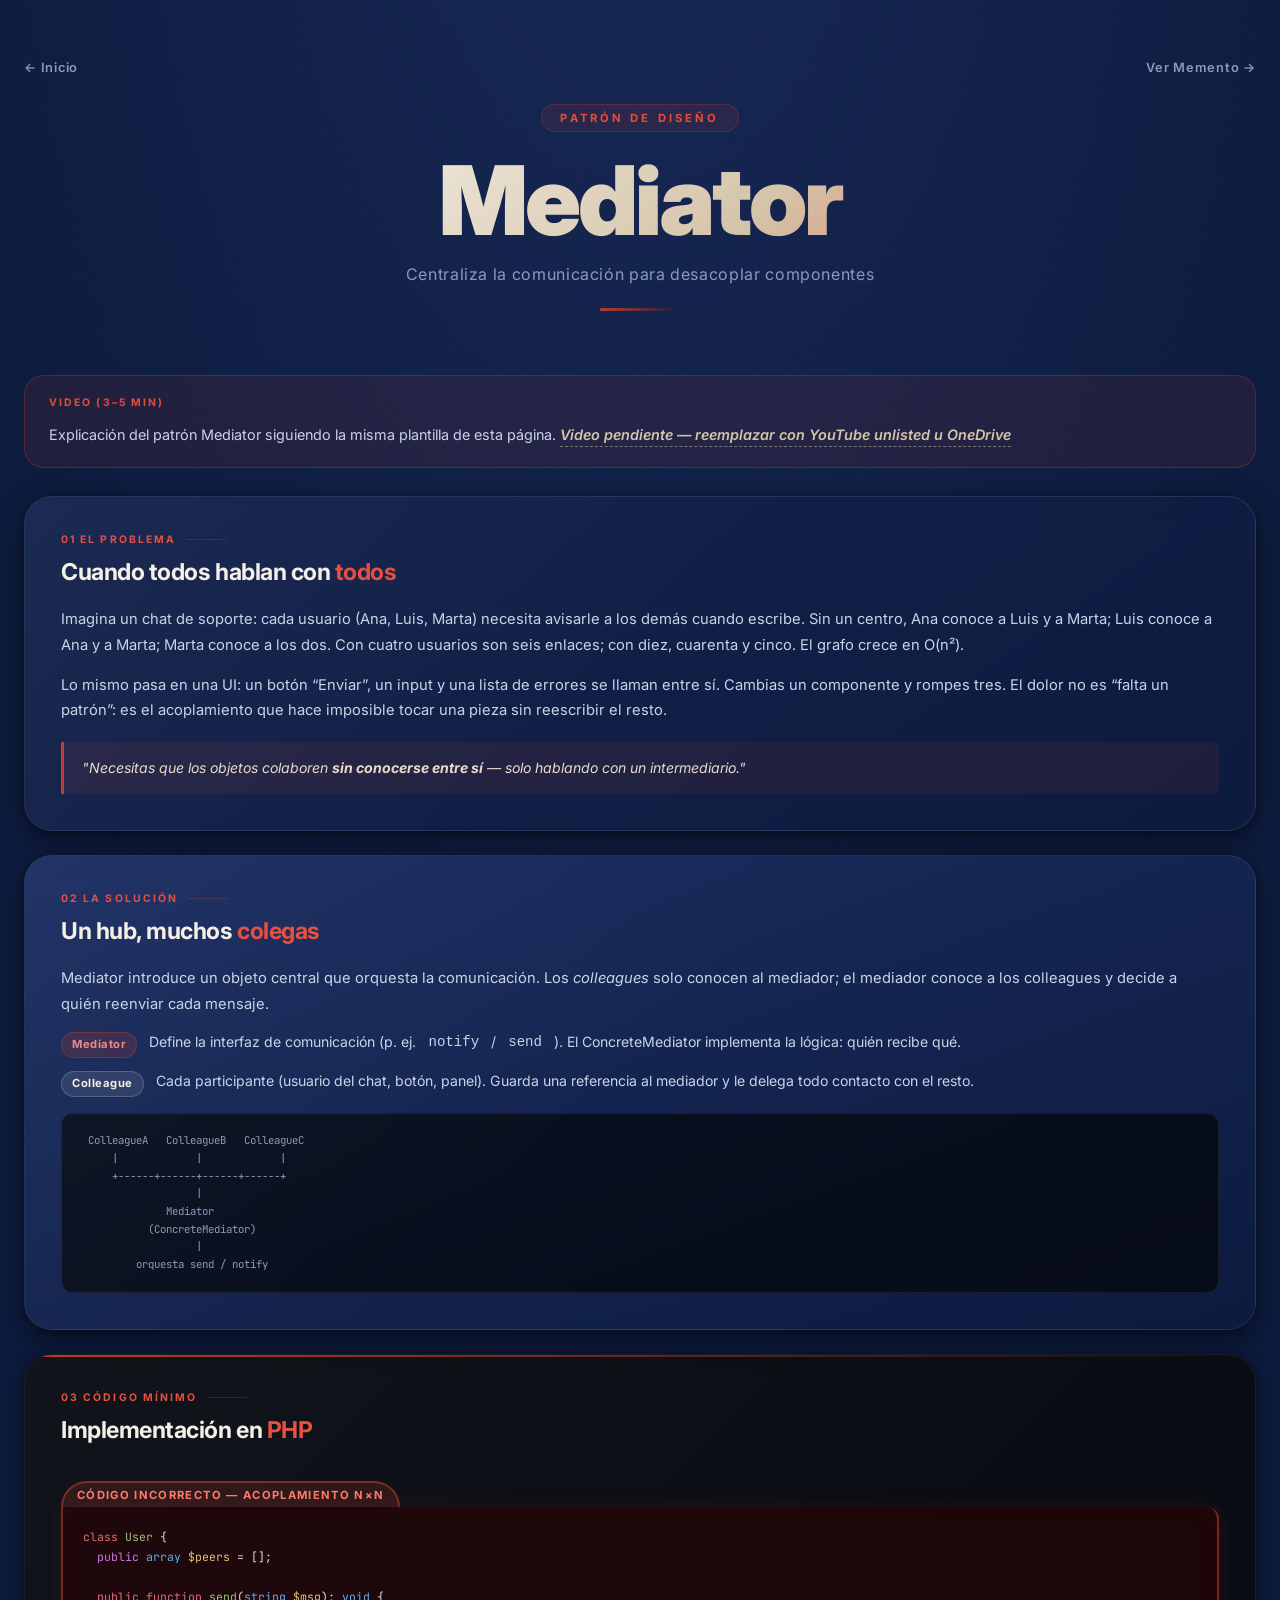
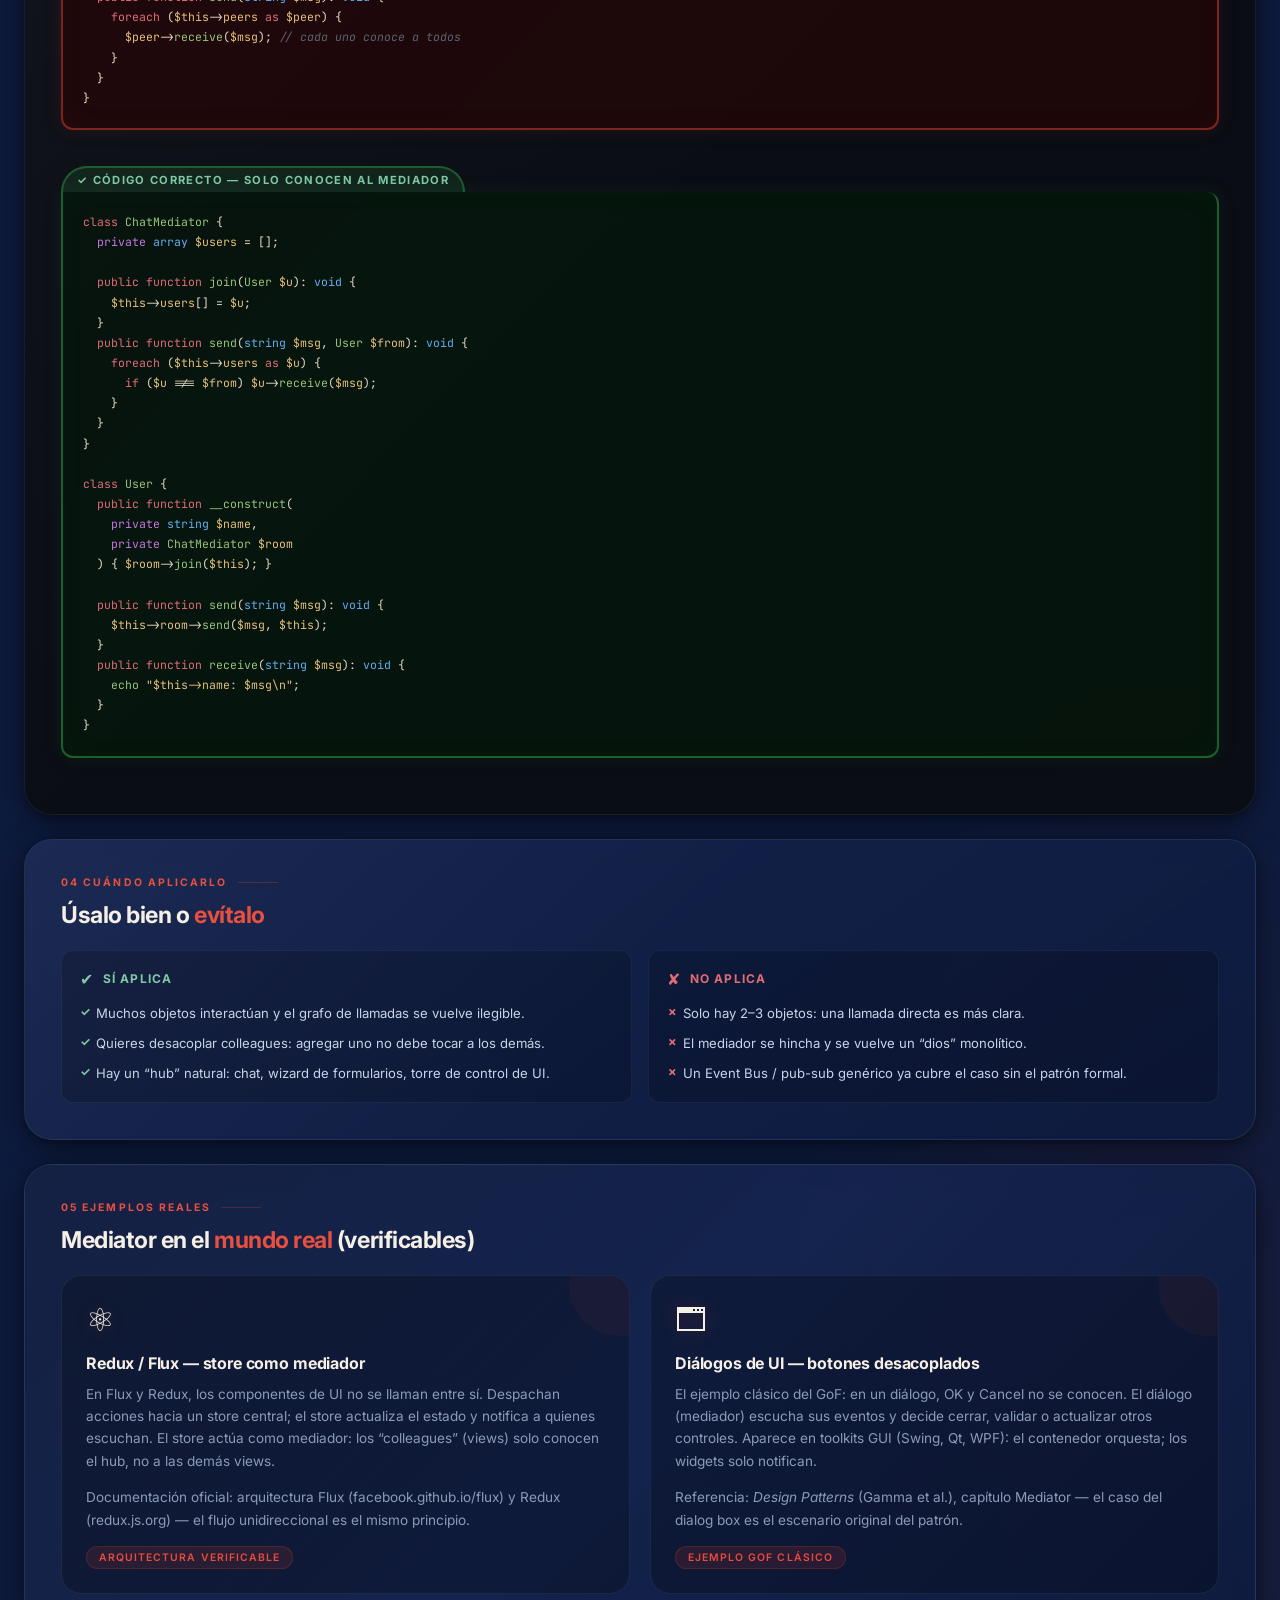
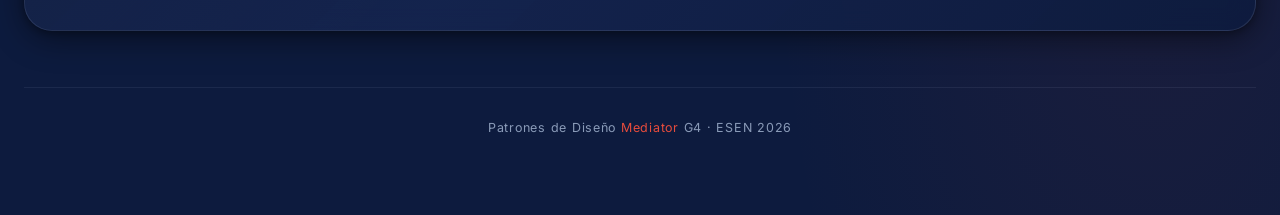
==== pages/mediator.html @ a29161a6 "Completar sitio G4: Mediator, index y enlaces de video. Agrega la página de Mediator con la plantill" ====
<!DOCTYPE html>
<html lang="es">
<head>
  <meta charset="UTF-8" />
  <meta name="viewport" content="width=device-width, initial-scale=1.0" />
  <title>Patrón de Diseño Mediator</title>
  <meta name="description" content="Guía del patrón Mediator: problema, solución, código PHP, cuándo aplicarlo y ejemplos reales como Redux y diálogos de UI." />
  <link rel="stylesheet" href="../css/styles.css" />
</head>
<body>

<div class="page-wrapper">

  <nav class="page-nav">
    <a href="../index.html">← Inicio</a>
    <a href="memento.html">Ver Memento →</a>
  </nav>

  <header>
    <div class="header-label">Patrón de Diseño</div>
    <h1>Mediator</h1>
    <p class="header-subtitle">Centraliza la comunicación para desacoplar componentes</p>
    <div class="accent-line"></div>
  </header>

  <aside class="video-banner" id="video">
    <div class="video-banner-label">Video (3–5 min)</div>
    <p>
      Explicación del patrón Mediator siguiendo la misma plantilla de esta página.
      <a class="video-link is-pending" href="#" id="mediator-video-link">Video pendiente — reemplazar con YouTube unlisted u OneDrive</a>
    </p>
  </aside>

  <main class="grid">

    <section class="card card-1" id="problema">
      <div class="card-number">01 El Problema</div>
      <h2>Cuando todos hablan con <span class="highlight">todos</span></h2>

      <p>
        Imagina un chat de soporte: cada usuario (Ana, Luis, Marta) necesita avisarle
        a los demás cuando escribe. Sin un centro, Ana conoce a Luis y a Marta; Luis
        conoce a Ana y a Marta; Marta conoce a los dos. Con cuatro usuarios son seis
        enlaces; con diez, cuarenta y cinco. El grafo crece en O(n²).
      </p>
      <p>
        Lo mismo pasa en una UI: un botón “Enviar”, un input y una lista de errores
        se llaman entre sí. Cambias un componente y rompes tres. El dolor no es
        “falta un patrón”: es el acoplamiento que hace imposible tocar una pieza
        sin reescribir el resto.
      </p>

      <div class="problem-highlight">
        "Necesitas que los objetos colaboren <strong>sin conocerse entre sí</strong>
        — solo hablando con un intermediario."
      </div>
    </section>

    <section class="card card-2" id="solucion">
      <div class="card-number">02 La Solución</div>
      <h2>Un hub, muchos <span class="highlight">colegas</span></h2>

      <p>
        Mediator introduce un objeto central que orquesta la comunicación. Los
        <em>colleagues</em> solo conocen al mediador; el mediador conoce a los
        colleagues y decide a quién reenviar cada mensaje.
      </p>

      <ul class="roles-list">
        <li>
          <span class="role-tag role-mediator">Mediator</span>
          Define la interfaz de comunicación (p. ej. <code>notify</code> / <code>send</code>).
          El ConcreteMediator implementa la lógica: quién recibe qué.
        </li>
        <li>
          <span class="role-tag role-colleague">Colleague</span>
          Cada participante (usuario del chat, botón, panel). Guarda una referencia
          al mediador y le delega todo contacto con el resto.
        </li>
      </ul>

      <div class="diagram-block">
        <pre>
 ColleagueA   ColleagueB   ColleagueC
     |             |             |
     +------+------+------+------+
                   |
              Mediator
           (ConcreteMediator)
                   |
         orquesta send / notify</pre>
      </div>
    </section>

    <section class="card card-3" id="codigo">
      <div class="card-number">03 Código Mínimo</div>
      <h2>Implementación en <span class="highlight">PHP</span></h2>

      <div class="code-label code-label-bad">Código Incorrecto — Acoplamiento N×N</div>
      <div class="code-block code-bad">
        <pre><span class="kw">class</span> <span class="fn">User</span> {
  <span class="pm">public</span> <span class="ty">array</span> <span class="str">$peers</span> = [];

  <span class="kw">public function</span> <span class="fn">send</span>(<span class="ty">string</span> <span class="str">$msg</span>): <span class="ty">void</span> {
    <span class="kw">foreach</span> (<span class="str">$this</span>-><span class="str">peers</span> <span class="kw">as</span> <span class="str">$peer</span>) {
      <span class="str">$peer</span>-><span class="fn">receive</span>(<span class="str">$msg</span>); <span class="cm">// cada uno conoce a todos</span>
    }
  }
}</pre>
      </div>

      <div class="code-label code-label-good">&#10003; Código Correcto — Solo conocen al mediador</div>
      <div class="code-block code-good">
        <pre><span class="kw">class</span> <span class="fn">ChatMediator</span> {
  <span class="pm">private</span> <span class="ty">array</span> <span class="str">$users</span> = [];

  <span class="kw">public function</span> <span class="fn">join</span>(<span class="fn">User</span> <span class="str">$u</span>): <span class="ty">void</span> {
    <span class="str">$this</span>-><span class="str">users</span>[] = <span class="str">$u</span>;
  }
  <span class="kw">public function</span> <span class="fn">send</span>(<span class="ty">string</span> <span class="str">$msg</span>, <span class="fn">User</span> <span class="str">$from</span>): <span class="ty">void</span> {
    <span class="kw">foreach</span> (<span class="str">$this</span>-><span class="str">users</span> <span class="kw">as</span> <span class="str">$u</span>) {
      <span class="kw">if</span> (<span class="str">$u</span> !== <span class="str">$from</span>) <span class="str">$u</span>-><span class="fn">receive</span>(<span class="str">$msg</span>);
    }
  }
}

<span class="kw">class</span> <span class="fn">User</span> {
  <span class="kw">public function</span> <span class="fn">__construct</span>(
    <span class="pm">private</span> <span class="ty">string</span> <span class="str">$name</span>,
    <span class="pm">private</span> <span class="fn">ChatMediator</span> <span class="str">$room</span>
  ) { <span class="str">$room</span>-><span class="fn">join</span>(<span class="str">$this</span>); }

  <span class="kw">public function</span> <span class="fn">send</span>(<span class="ty">string</span> <span class="str">$msg</span>): <span class="ty">void</span> {
    <span class="str">$this</span>-><span class="str">room</span>-><span class="fn">send</span>(<span class="str">$msg</span>, <span class="str">$this</span>);
  }
  <span class="kw">public function</span> <span class="fn">receive</span>(<span class="ty">string</span> <span class="str">$msg</span>): <span class="ty">void</span> {
    <span class="fn">echo</span> <span class="str">"$this->name: $msg\n"</span>;
  }
}</pre>
      </div>
    </section>

    <section class="card card-4" id="cuando">
      <div class="card-number">04 Cuándo Aplicarlo</div>
      <h2>Úsalo bien o <span class="highlight">evítalo</span></h2>

      <div class="when-grid">
        <div class="when-col when-yes">
          <div class="when-col-header">
            <span class="icon-check">✔</span> Sí aplica
          </div>
          <ul>
            <li>Muchos objetos interactúan y el grafo de llamadas se vuelve ilegible.</li>
            <li>Quieres desacoplar colleagues: agregar uno no debe tocar a los demás.</li>
            <li>Hay un “hub” natural: chat, wizard de formularios, torre de control de UI.</li>
          </ul>
        </div>

        <div class="when-col when-no">
          <div class="when-col-header">
            <span class="icon-x">✘</span> No aplica
          </div>
          <ul>
            <li>Solo hay 2–3 objetos: una llamada directa es más clara.</li>
            <li>El mediador se hincha y se vuelve un “dios” monolítico.</li>
            <li>Un Event Bus / pub-sub genérico ya cubre el caso sin el patrón formal.</li>
          </ul>
        </div>
      </div>
    </section>

    <section class="card card-5" id="ejemplos">
      <div class="card-number">05 Ejemplos Reales</div>
      <h2>Mediator en el <span class="highlight">mundo real</span> (verificables)</h2>

      <div class="examples-grid">

        <div class="example-card">
          <span class="example-icon">⚛</span>
          <h3>Redux / Flux — store como mediador</h3>
          <p>
            En Flux y Redux, los componentes de UI no se llaman entre sí. Despachan
            acciones hacia un store central; el store actualiza el estado y notifica
            a quienes escuchan. El store actúa como mediador: los “colleagues” (views)
            solo conocen el hub, no a las demás views.
          </p>
          <p>
            Documentación oficial: arquitectura Flux (facebook.github.io/flux) y
            Redux (redux.js.org) — el flujo unidireccional es el mismo principio.
          </p>
          <span class="example-tag">Arquitectura verificable</span>
        </div>

        <div class="example-card">
          <span class="example-icon">🗔</span>
          <h3>Diálogos de UI — botones desacoplados</h3>
          <p>
            El ejemplo clásico del GoF: en un diálogo, OK y Cancel no se conocen.
            El diálogo (mediador) escucha sus eventos y decide cerrar, validar o
            actualizar otros controles. Aparece en toolkits GUI (Swing, Qt, WPF):
            el contenedor orquesta; los widgets solo notifican.
          </p>
          <p>
            Referencia: <em>Design Patterns</em> (Gamma et al.), capítulo Mediator —
            el caso del dialog box es el escenario original del patrón.
          </p>
          <span class="example-tag">Ejemplo GoF clásico</span>
        </div>

      </div>
    </section>

  </main>

  <footer>
    <p>Patrones de Diseño  <span>Mediator</span>  G4 · ESEN  2026</p>
  </footer>

</div>

</body>
</html>
---- css/styles.css ----
/* ============================
   MEMENTO — Design Pattern Page
   Palette: Navy, Beige, Red, Black
   ============================ */

@import url('https://fonts.googleapis.com/css2?family=Inter:wght@300;400;500;600;700;900&family=JetBrains+Mono:wght@400;500;700&display=swap');

/* ─── Reset & Base ─── */
*, *::before, *::after {
  box-sizing: border-box;
  margin: 0;
  padding: 0;
}

:root {
  --navy:        #0d1b3e;
  --navy-mid:    #162550;
  --navy-light:  #1e3269;
  --beige:       #f5efe6;
  --beige-dark:  #e8dcc8;
  --beige-mid:   #d4c4a8;
  --red:         #c0392b;
  --red-light:   #e74c3c;
  --red-glow:    rgba(192, 57, 43, 0.25);
  --black:       #0a0a0a;
  --white:       #ffffff;
  --text-light:  #c8d4e8;
  --text-muted:  #8a9bb8;

  --radius-sm:   6px;
  --radius-md:   12px;
  --radius-lg:   20px;
  --radius-xl:   28px;

  --shadow-card: 0 8px 32px rgba(0, 0, 0, 0.45), 0 2px 8px rgba(0,0,0,0.3);
  --shadow-hover: 0 20px 60px rgba(0, 0, 0, 0.55), 0 4px 16px rgba(0,0,0,0.4);
}

html {
  scroll-behavior: smooth;
}

body {
  font-family: 'Inter', system-ui, sans-serif;
  background-color: var(--navy);
  color: var(--beige);
  min-height: 100vh;
  overflow-x: hidden;
  background-image:
    radial-gradient(ellipse 80% 60% at 50% -10%, rgba(30, 50, 105, 0.6) 0%, transparent 70%),
    radial-gradient(ellipse 50% 40% at 90% 90%, rgba(192, 57, 43, 0.08) 0%, transparent 60%);
}

/* ─── Noise texture overlay ─── */
body::before {
  content: '';
  position: fixed;
  inset: 0;
  background-image: url("data:image/svg+xml,%3Csvg viewBox='0 0 256 256' xmlns='http://www.w3.org/2000/svg'%3E%3Cfilter id='n'%3E%3CfeTurbulence type='fractalNoise' baseFrequency='0.9' numOctaves='4' stitchTiles='stitch'/%3E%3C/filter%3E%3Crect width='100%25' height='100%25' filter='url(%23n)' opacity='0.04'/%3E%3C/svg%3E");
  pointer-events: none;
  z-index: 0;
  opacity: 0.5;
}

/* ─── Page Wrapper ─── */
.page-wrapper {
  position: relative;
  z-index: 1;
  max-width: 1320px;
  margin: 0 auto;
  padding: 60px 24px 80px;
}

/* ─── Header ─── */
header {
  text-align: center;
  margin-bottom: 64px;
  position: relative;
}

.header-label {
  display: inline-block;
  font-size: 0.7rem;
  font-weight: 700;
  letter-spacing: 0.28em;
  text-transform: uppercase;
  color: var(--red-light);
  background: rgba(192, 57, 43, 0.12);
  border: 1px solid rgba(192, 57, 43, 0.3);
  padding: 6px 18px;
  border-radius: 100px;
  margin-bottom: 20px;
}

header h1 {
  font-size: clamp(3rem, 8vw, 6rem);
  font-weight: 900;
  letter-spacing: -0.03em;
  line-height: 1;
  background: linear-gradient(135deg, var(--beige) 20%, var(--beige-mid) 60%, var(--red-light) 100%);
  -webkit-background-clip: text;
  -webkit-text-fill-color: transparent;
  background-clip: text;
  margin-bottom: 16px;
}

.header-subtitle {
  font-size: 1rem;
  color: var(--text-muted);
  font-weight: 400;
  letter-spacing: 0.04em;
}

header .accent-line {
  width: 80px;
  height: 3px;
  background: linear-gradient(90deg, var(--red), transparent);
  margin: 24px auto 0;
  border-radius: 2px;
}

/* ─── Main Grid (vertical stack) ─── */
.grid {
  display: flex;
  flex-direction: column;
  gap: 24px;
}

/* ─── Card Base ─── */
.card {
  background: rgba(22, 37, 80, 0.75);
  border: 1px solid rgba(200, 212, 232, 0.1);
  border-radius: var(--radius-xl);
  padding: 36px;
  box-shadow: var(--shadow-card);
  backdrop-filter: blur(12px);
  -webkit-backdrop-filter: blur(12px);
  transition: transform 0.3s ease, box-shadow 0.3s ease, border-color 0.3s ease;
  position: relative;
  overflow: hidden;
}

.card::before {
  content: '';
  position: absolute;
  inset: 0;
  background: linear-gradient(135deg, rgba(245, 239, 230, 0.03) 0%, transparent 50%);
  pointer-events: none;
  border-radius: inherit;
}

.card:hover {
  transform: translateY(-4px);
  box-shadow: var(--shadow-hover);
  border-color: rgba(200, 212, 232, 0.2);
}

/* ─── Card Number Badge ─── */
.card-number {
  font-size: 0.65rem;
  font-weight: 700;
  letter-spacing: 0.2em;
  text-transform: uppercase;
  color: var(--red-light);
  margin-bottom: 12px;
  display: flex;
  align-items: center;
  gap: 10px;
}

.card-number::after {
  content: '';
  flex: 1;
  height: 1px;
  background: rgba(192, 57, 43, 0.3);
  max-width: 40px;
}

/* ─── Card Titles ─── */
.card h2 {
  font-size: 1.45rem;
  font-weight: 700;
  color: var(--beige);
  line-height: 1.25;
  margin-bottom: 20px;
  letter-spacing: -0.02em;
}

.card h2 span.highlight {
  color: var(--red-light);
}

/* ─── Card Body Text ─── */
.card p {
  font-size: 0.92rem;
  line-height: 1.75;
  color: var(--text-light);
  margin-bottom: 14px;
}

.card p:last-child { margin-bottom: 0; }

/* ─── Section 1 — El Problema ─── */
.card-1 {
  background: linear-gradient(145deg, rgba(22, 37, 80, 0.9) 0%, rgba(13, 27, 62, 0.95) 100%);
  border-color: rgba(200, 212, 232, 0.12);
}

.problem-highlight {
  background: rgba(192, 57, 43, 0.1);
  border-left: 3px solid var(--red);
  border-radius: 0 var(--radius-sm) var(--radius-sm) 0;
  padding: 14px 18px;
  margin-top: 18px;
  font-size: 0.88rem;
  color: var(--beige-dark);
  font-style: italic;
  line-height: 1.7;
}

/* ─── Section 2 — La Solución ─── */
.card-2 {
  background: linear-gradient(160deg, rgba(30, 50, 105, 0.85) 0%, rgba(13, 27, 62, 0.95) 100%);
}

.roles-list {
  list-style: none;
  display: flex;
  flex-direction: column;
  gap: 12px;
  margin-top: 8px;
}

.roles-list li {
  display: flex;
  align-items: flex-start;
  gap: 12px;
  font-size: 0.88rem;
  color: var(--text-light);
  line-height: 1.6;
}

.role-tag {
  display: inline-block;
  font-size: 0.7rem;
  font-weight: 700;
  letter-spacing: 0.05em;
  padding: 3px 10px;
  border-radius: 100px;
  white-space: nowrap;
  flex-shrink: 0;
  margin-top: 1px;
}

.role-originator { background: rgba(192, 57, 43, 0.2); color: #e88; border: 1px solid rgba(192,57,43,0.4); }
.role-memento    { background: rgba(245, 239, 230, 0.1); color: var(--beige); border: 1px solid rgba(245,239,230,0.2); }
.role-caretaker  { background: rgba(30, 50, 105, 0.5); color: var(--text-light); border: 1px solid rgba(200,212,232,0.25); }
.role-mediator   { background: rgba(192, 57, 43, 0.2); color: #e88; border: 1px solid rgba(192,57,43,0.4); }
.role-colleague  { background: rgba(245, 239, 230, 0.1); color: var(--beige); border: 1px solid rgba(245,239,230,0.2); }

/* ─── Page nav ─── */
.page-nav {
  display: flex;
  justify-content: space-between;
  gap: 16px;
  margin-bottom: 28px;
  flex-wrap: wrap;
}

.page-nav a {
  font-size: 0.8rem;
  font-weight: 600;
  letter-spacing: 0.06em;
  color: var(--text-muted);
  text-decoration: none;
  border-bottom: 1px solid transparent;
  transition: color 0.2s ease, border-color 0.2s ease;
}

.page-nav a:hover {
  color: var(--beige);
  border-color: var(--red-light);
}

/* ─── Video banner (arriba de la plantilla) ─── */
.video-banner {
  background: rgba(192, 57, 43, 0.1);
  border: 1px solid rgba(192, 57, 43, 0.35);
  border-radius: var(--radius-lg);
  padding: 20px 24px;
  margin-bottom: 28px;
  animation: fadeUp 0.7s 0.05s ease both;
}

.video-banner-label {
  font-size: 0.65rem;
  font-weight: 700;
  letter-spacing: 0.2em;
  text-transform: uppercase;
  color: var(--red-light);
  margin-bottom: 8px;
}

.video-banner p {
  font-size: 0.9rem;
  color: var(--text-light);
  line-height: 1.6;
  margin: 0;
}

.video-link {
  display: inline-block;
  margin-top: 6px;
  color: var(--beige);
  font-weight: 600;
  text-decoration: underline;
  text-underline-offset: 3px;
}

.video-link:hover {
  color: var(--red-light);
}

.video-link.is-pending {
  color: var(--beige-mid);
  font-style: italic;
  text-decoration: none;
  border-bottom: 1px dashed rgba(212, 196, 168, 0.5);
}

/* ─── Home (index) ─── */
.home-intro {
  text-align: center;
  max-width: 640px;
  margin: 0 auto 48px;
  color: var(--text-light);
  font-size: 0.95rem;
  line-height: 1.7;
}

.pattern-links {
  display: grid;
  grid-template-columns: 1fr 1fr;
  gap: 20px;
  margin-bottom: 40px;
}

.pattern-link-card {
  display: block;
  text-decoration: none;
  background: rgba(22, 37, 80, 0.75);
  border: 1px solid rgba(200, 212, 232, 0.12);
  border-radius: var(--radius-xl);
  padding: 32px 28px;
  box-shadow: var(--shadow-card);
  transition: transform 0.3s ease, border-color 0.3s ease, box-shadow 0.3s ease;
}

.pattern-link-card:hover {
  transform: translateY(-4px);
  border-color: rgba(192, 57, 43, 0.4);
  box-shadow: var(--shadow-hover);
}

.pattern-link-card .plink-label {
  font-size: 0.65rem;
  font-weight: 700;
  letter-spacing: 0.2em;
  text-transform: uppercase;
  color: var(--red-light);
  margin-bottom: 10px;
}

.pattern-link-card h2 {
  font-size: 1.75rem;
  font-weight: 800;
  color: var(--beige);
  margin-bottom: 10px;
  letter-spacing: -0.02em;
}

.pattern-link-card p {
  font-size: 0.88rem;
  color: var(--text-muted);
  line-height: 1.55;
  margin: 0;
}

.aportes-card {
  background: rgba(22, 37, 80, 0.75);
  border: 1px solid rgba(200, 212, 232, 0.12);
  border-radius: var(--radius-xl);
  padding: 36px;
  box-shadow: var(--shadow-card);
  animation: fadeUp 0.7s 0.2s ease both;
}

.aportes-card .card-number {
  margin-bottom: 8px;
}

.aportes-card h2 {
  font-size: 1.35rem;
  font-weight: 700;
  color: var(--beige);
  margin-bottom: 8px;
}

.aportes-card > p {
  font-size: 0.88rem;
  color: var(--text-muted);
  margin-bottom: 20px;
  line-height: 1.6;
}

.aportes-table {
  width: 100%;
  border-collapse: collapse;
  font-size: 0.88rem;
}

.aportes-table th,
.aportes-table td {
  text-align: left;
  padding: 12px 14px;
  border-bottom: 1px solid rgba(200, 212, 232, 0.1);
  vertical-align: top;
}

.aportes-table th {
  font-size: 0.7rem;
  font-weight: 700;
  letter-spacing: 0.12em;
  text-transform: uppercase;
  color: var(--red-light);
}

.aportes-table td {
  color: var(--text-light);
  line-height: 1.5;
}

.aportes-table tr:last-child td {
  border-bottom: none;
}

.aportes-table tbody tr:hover td {
  background: rgba(0, 0, 0, 0.15);
}

.note-pending {
  margin-top: 16px;
  font-size: 0.8rem;
  color: var(--beige-mid);
  font-style: italic;
}

/* ─── Section 3 — Código Mínimo ─── */
.card-3 {
  background: rgba(10, 10, 10, 0.8);
  border-color: rgba(200, 212, 232, 0.08);
}

.card-3::after {
  content: '';
  position: absolute;
  top: 0; left: 0; right: 0;
  height: 2px;
  background: linear-gradient(90deg, var(--red), rgba(192,57,43,0));
}

.code-block {
  background: rgba(5, 5, 5, 0.7);
  border: 2px solid rgba(200, 212, 232, 0.08);
  border-radius: var(--radius-md);
  padding: 20px;
  overflow-x: auto;
  margin-top: 0;
  margin-bottom: 20px;
  position: relative;
}

.code-block pre {
  font-family: 'JetBrains Mono', 'Courier New', monospace;
  font-size: 0.72rem;
  line-height: 1.75;
  color: var(--beige-dark);
  white-space: pre;
}

/* ── Code label (pill above each block) ── */
.code-label {
  display: inline-flex;
  align-items: center;
  gap: 6px;
  font-family: 'Inter', sans-serif;
  font-size: 0.7rem;
  font-weight: 700;
  letter-spacing: 0.12em;
  text-transform: uppercase;
  padding: 5px 14px;
  border-radius: 100px 100px 0 0;
  margin-bottom: 0;
  margin-top: 16px;
  border: 2px solid transparent;
  border-bottom: none;
}

.code-label-bad {
  background: rgba(192, 57, 43, 0.18);
  color: #ff7b6b;
  border-color: rgba(192, 57, 43, 0.55);
}

.code-label-good {
  background: rgba(46, 160, 67, 0.15);
  color: #7ec8a4;
  border-color: rgba(46, 160, 67, 0.45);
}

/* ── Bad code block (red outline) ── */
.code-bad {
  border: 2px solid rgba(192, 57, 43, 0.6);
  border-top: none;
  border-radius: 0 var(--radius-md) var(--radius-md) var(--radius-md);
  box-shadow: 0 0 20px rgba(192, 57, 43, 0.12), inset 0 0 30px rgba(192, 57, 43, 0.04);
  background: rgba(40, 5, 5, 0.65);
}

/* ── Good code block (green outline) ── */
.code-good {
  border: 2px solid rgba(46, 160, 67, 0.55);
  border-top: none;
  border-radius: 0 var(--radius-md) var(--radius-md) var(--radius-md);
  box-shadow: 0 0 20px rgba(46, 160, 67, 0.1), inset 0 0 30px rgba(46, 160, 67, 0.03);
  background: rgba(5, 25, 10, 0.65);
}

/* Syntax colors */
.kw  { color: #e06c75; }   /* keyword */
.fn  { color: #98c379; }   /* function/class name */
.str { color: #e5c07b; }   /* string */
.cm  { color: #5c6370; font-style: italic; }  /* comment */
.ty  { color: #61aeee; }   /* type */
.pm  { color: #c678dd; }   /* param/modifier */

/* ─── Section 4 — Cuándo SÍ / NO ─── */
.card-4 {
  background: linear-gradient(145deg, rgba(22, 37, 80, 0.88) 0%, rgba(13, 27, 62, 0.95) 100%);
}

.when-grid {
  display: grid;
  grid-template-columns: 1fr 1fr;
  gap: 16px;
  margin-top: 4px;
}

.when-col {
  background: rgba(0,0,0,0.2);
  border-radius: var(--radius-md);
  padding: 18px;
  border: 1px solid rgba(200,212,232,0.07);
}

.when-col-header {
  display: flex;
  align-items: center;
  gap: 8px;
  font-size: 0.75rem;
  font-weight: 700;
  letter-spacing: 0.1em;
  text-transform: uppercase;
  margin-bottom: 14px;
}

.when-yes .when-col-header { color: #7ec8a4; }
.when-no  .when-col-header { color: #e06c75; }

.icon-check { color: #7ec8a4; font-size: 1rem; }
.icon-x     { color: #e06c75; font-size: 1rem; }

.when-col ul {
  list-style: none;
  display: flex;
  flex-direction: column;
  gap: 10px;
}

.when-col ul li {
  font-size: 0.82rem;
  color: var(--text-light);
  line-height: 1.55;
  padding-left: 16px;
  position: relative;
}

.when-yes ul li::before {
  content: '✓';
  position: absolute;
  left: 0;
  color: #7ec8a4;
  font-weight: 700;
  font-size: 0.75rem;
}

.when-no ul li::before {
  content: '✗';
  position: absolute;
  left: 0;
  color: #e06c75;
  font-weight: 700;
  font-size: 0.75rem;
}

/* ─── Section 5 — Ejemplos Reales ─── */
.card-5 {
  background: linear-gradient(135deg, rgba(13,27,62,0.9) 0%, rgba(22,37,80,0.85) 50%, rgba(13,27,62,0.9) 100%);
  border-color: rgba(200,212,232,0.12);
}

.examples-grid {
  display: grid;
  grid-template-columns: 1fr 1fr;
  gap: 20px;
  margin-top: 4px;
}

.example-card {
  background: rgba(0,0,0,0.25);
  border-radius: var(--radius-lg);
  padding: 24px;
  border: 1px solid rgba(200,212,232,0.08);
  transition: border-color 0.3s ease, background 0.3s ease;
  position: relative;
  overflow: hidden;
}

.example-card:hover {
  border-color: rgba(192,57,43,0.35);
  background: rgba(0,0,0,0.35);
}

.example-card::before {
  content: '';
  position: absolute;
  top: -40px; right: -40px;
  width: 100px; height: 100px;
  border-radius: 50%;
  background: rgba(192,57,43,0.06);
  pointer-events: none;
}

.example-icon {
  font-size: 2rem;
  margin-bottom: 14px;
  display: block;
  filter: drop-shadow(0 2px 8px rgba(192,57,43,0.3));
}

.example-card h3 {
  font-size: 1rem;
  font-weight: 700;
  color: var(--beige);
  margin-bottom: 10px;
  letter-spacing: -0.01em;
}

.example-card p {
  font-size: 0.85rem;
  color: var(--text-muted);
  line-height: 1.65;
  margin-bottom: 14px;
}

.example-tag {
  display: inline-block;
  font-size: 0.65rem;
  font-weight: 600;
  letter-spacing: 0.1em;
  text-transform: uppercase;
  padding: 4px 12px;
  border-radius: 100px;
  background: rgba(192,57,43,0.15);
  color: var(--red-light);
  border: 1px solid rgba(192,57,43,0.25);
}

/* ─── Diagram Block ─── */
.diagram-block {
  background: rgba(5,5,5,0.65);
  border: 1px solid rgba(200,212,232,0.08);
  border-radius: var(--radius-md);
  padding: 18px 20px;
  margin-top: 16px;
  overflow-x: auto;
}

.diagram-block pre {
  font-family: 'JetBrains Mono', monospace;
  font-size: 0.67rem;
  line-height: 1.65;
  color: var(--text-muted);
  white-space: pre;
}

/* ─── Footer ─── */
footer {
  text-align: center;
  margin-top: 56px;
  padding-top: 32px;
  border-top: 1px solid rgba(200,212,232,0.08);
}

footer p {
  font-size: 0.78rem;
  color: var(--text-muted);
  letter-spacing: 0.06em;
}

footer span {
  color: var(--red-light);
}

/* ─── Responsive ─── */
@media (max-width: 900px) {
  .when-grid,
  .examples-grid,
  .pattern-links {
    grid-template-columns: 1fr;
  }
  header h1 { font-size: 3rem; }
}

@media (max-width: 600px) {
  .page-wrapper { padding: 40px 16px 60px; }
  .card { padding: 24px; }
  header h1 { font-size: 2.5rem; }
}

/* ─── Animations ─── */
@keyframes fadeUp {
  from { opacity: 0; transform: translateY(28px); }
  to   { opacity: 1; transform: translateY(0); }
}

header         { animation: fadeUp 0.7s ease both; }
.card-1        { animation: fadeUp 0.7s 0.1s ease both; }
.card-2        { animation: fadeUp 0.7s 0.18s ease both; }
.card-3        { animation: fadeUp 0.7s 0.26s ease both; }
.card-4        { animation: fadeUp 0.7s 0.34s ease both; }
.card-5        { animation: fadeUp 0.7s 0.42s ease both; }
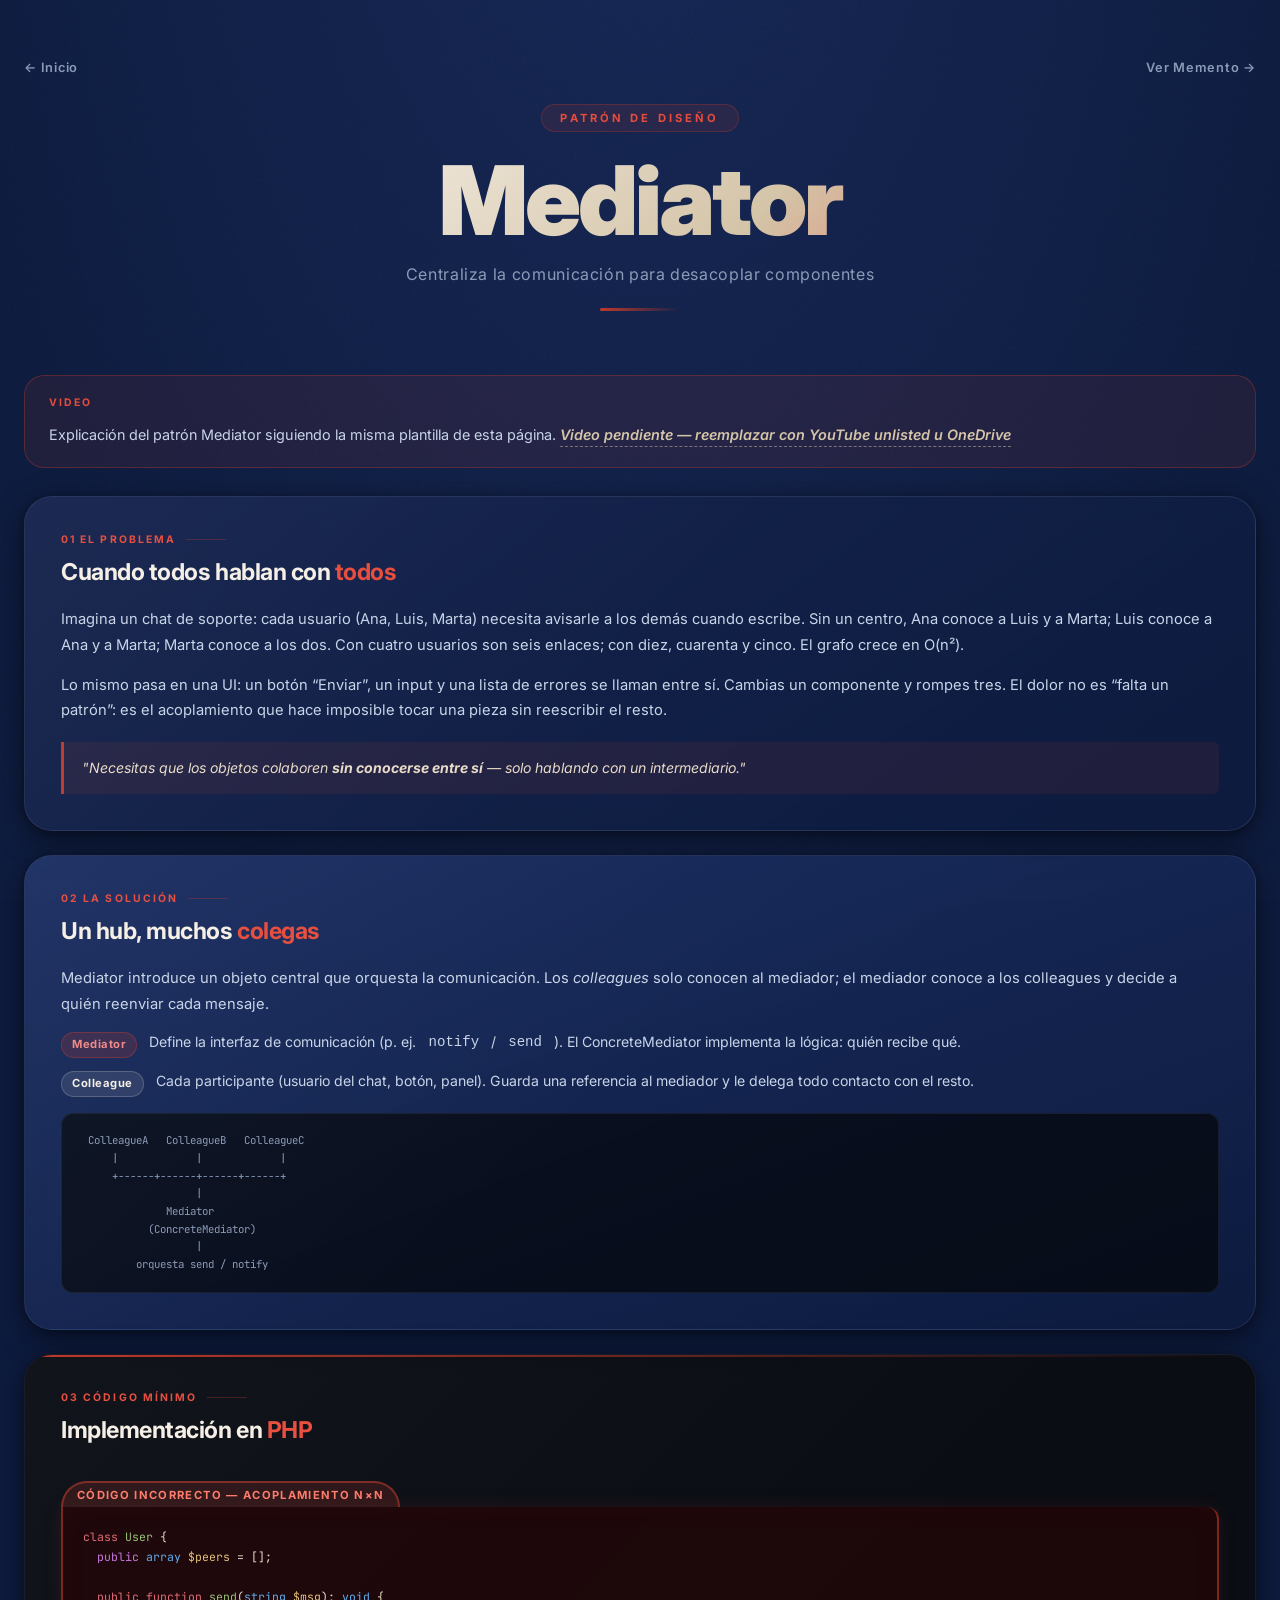
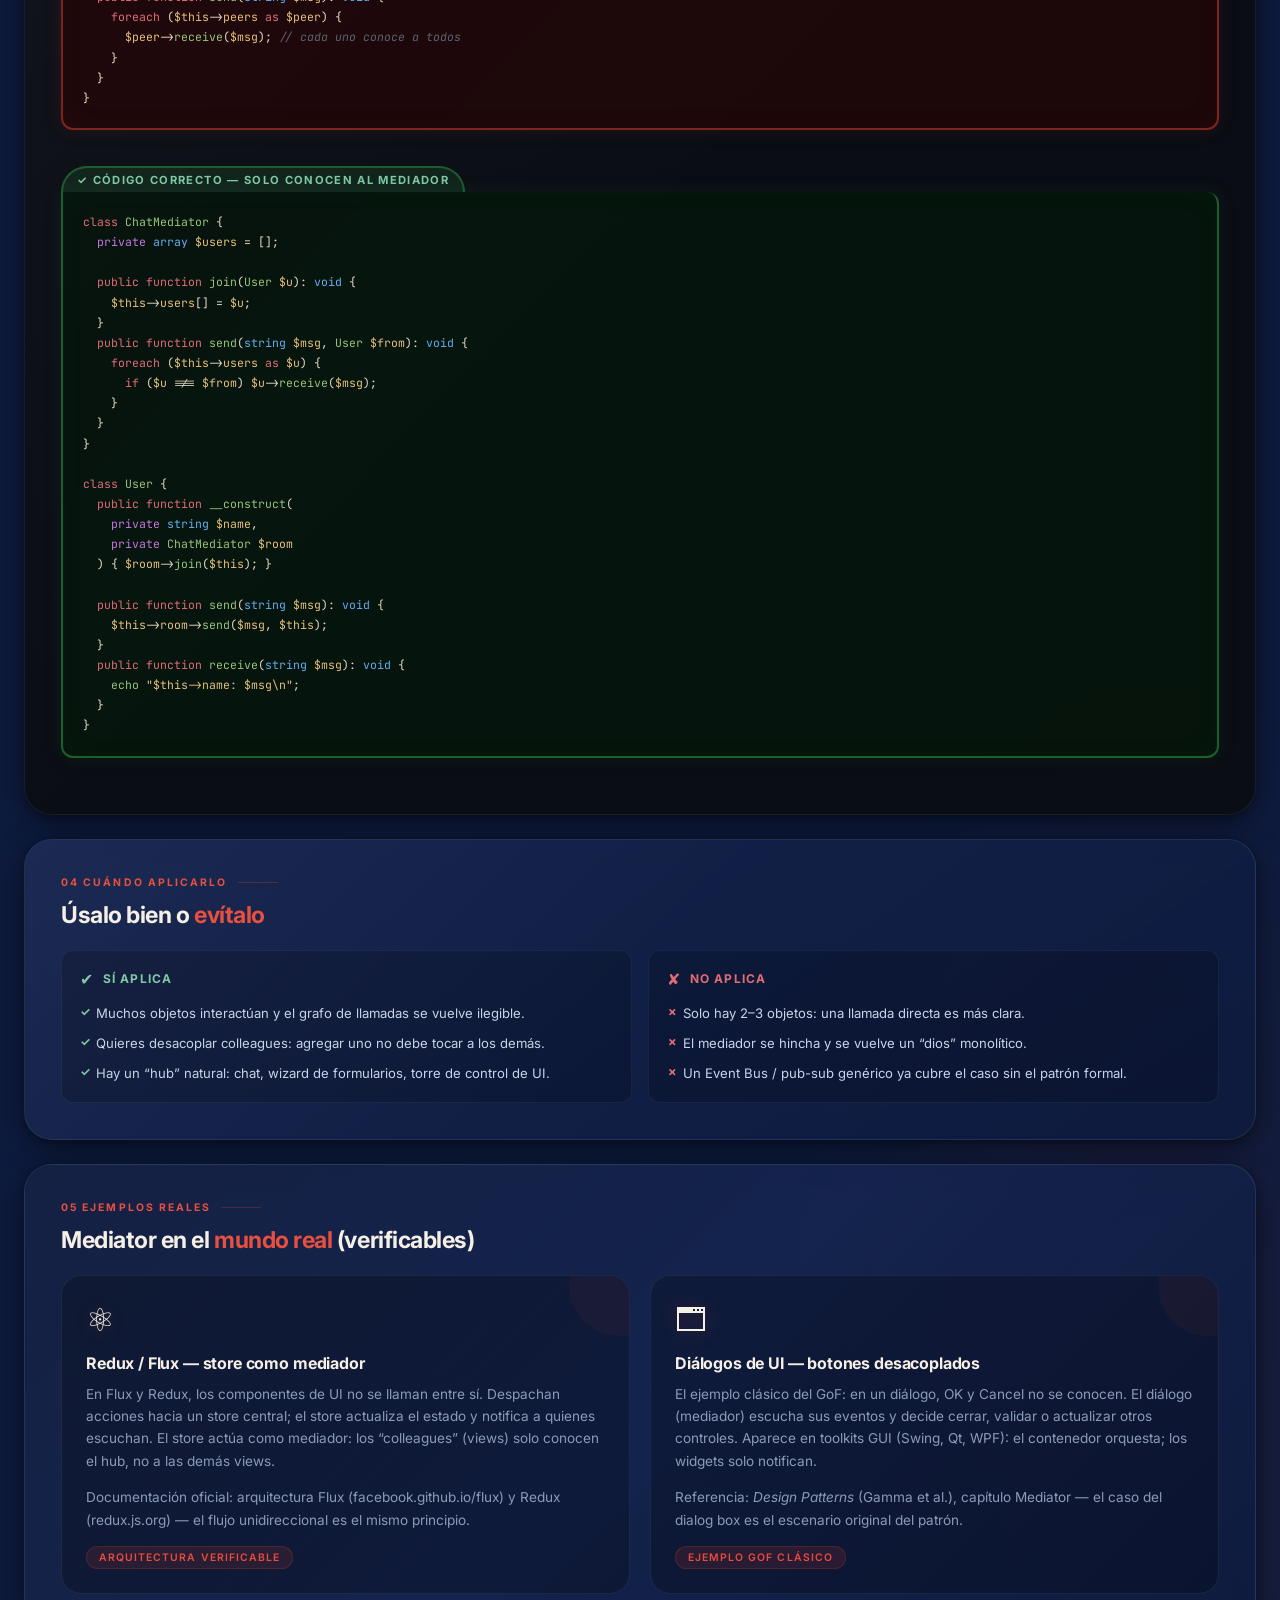
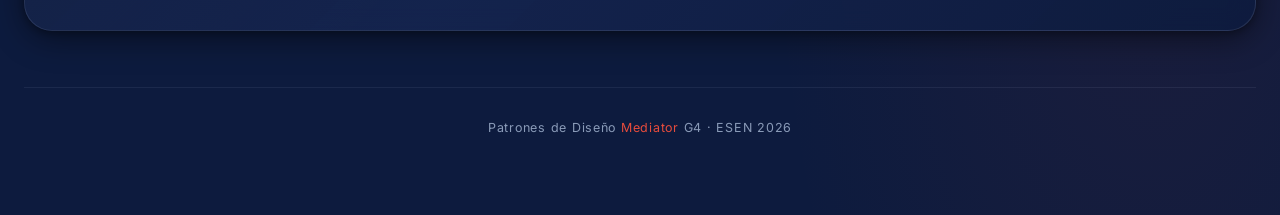
==== commit 930b02b7: "Correciones y se anade nuevo patron" ====
--- a/pages/mediator.html
+++ b/pages/mediator.html
@@ -24,7 +24,7 @@
   </header>
 
   <aside class="video-banner" id="video">
-    <div class="video-banner-label">Video (3–5 min)</div>
+    <div class="video-banner-label">Video</div>
     <p>
       Explicación del patrón Mediator siguiendo la misma plantilla de esta página.
       <a class="video-link is-pending" href="#" id="mediator-video-link">Video pendiente — reemplazar con YouTube unlisted u OneDrive</a>
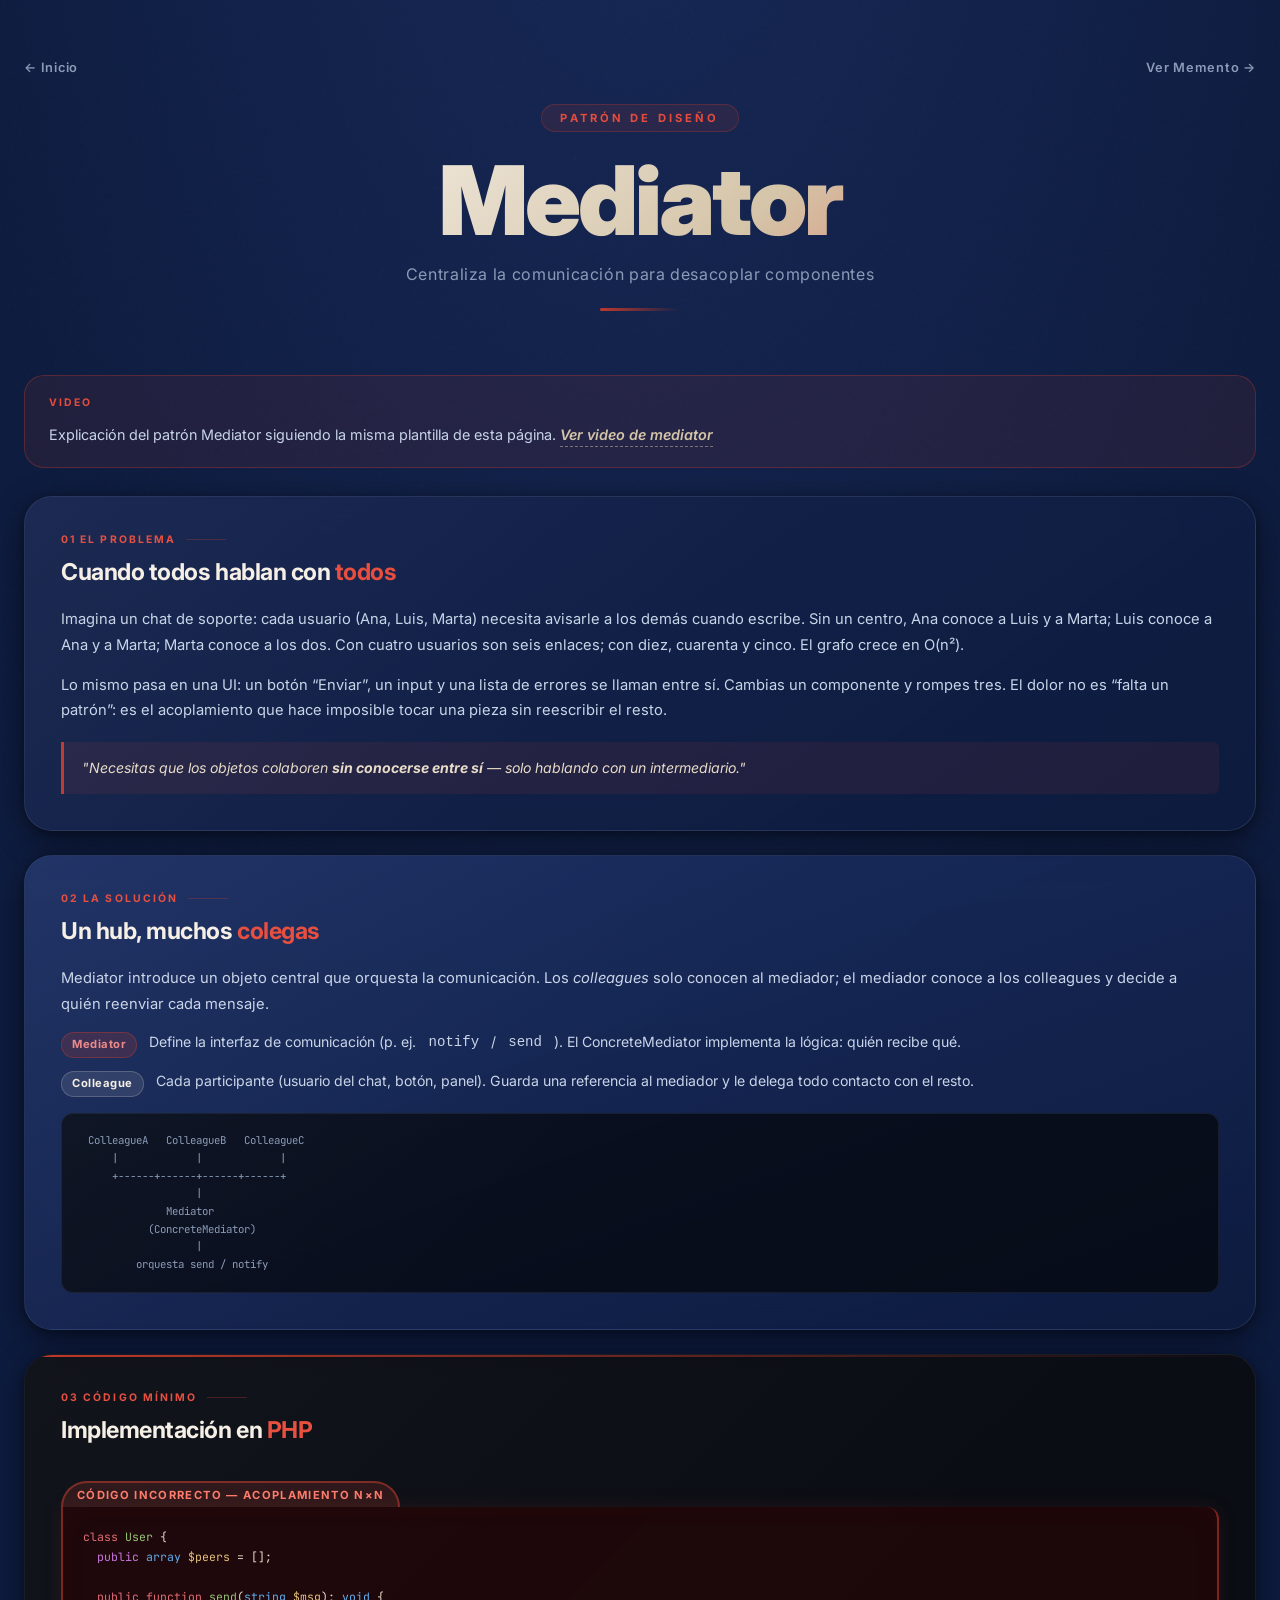
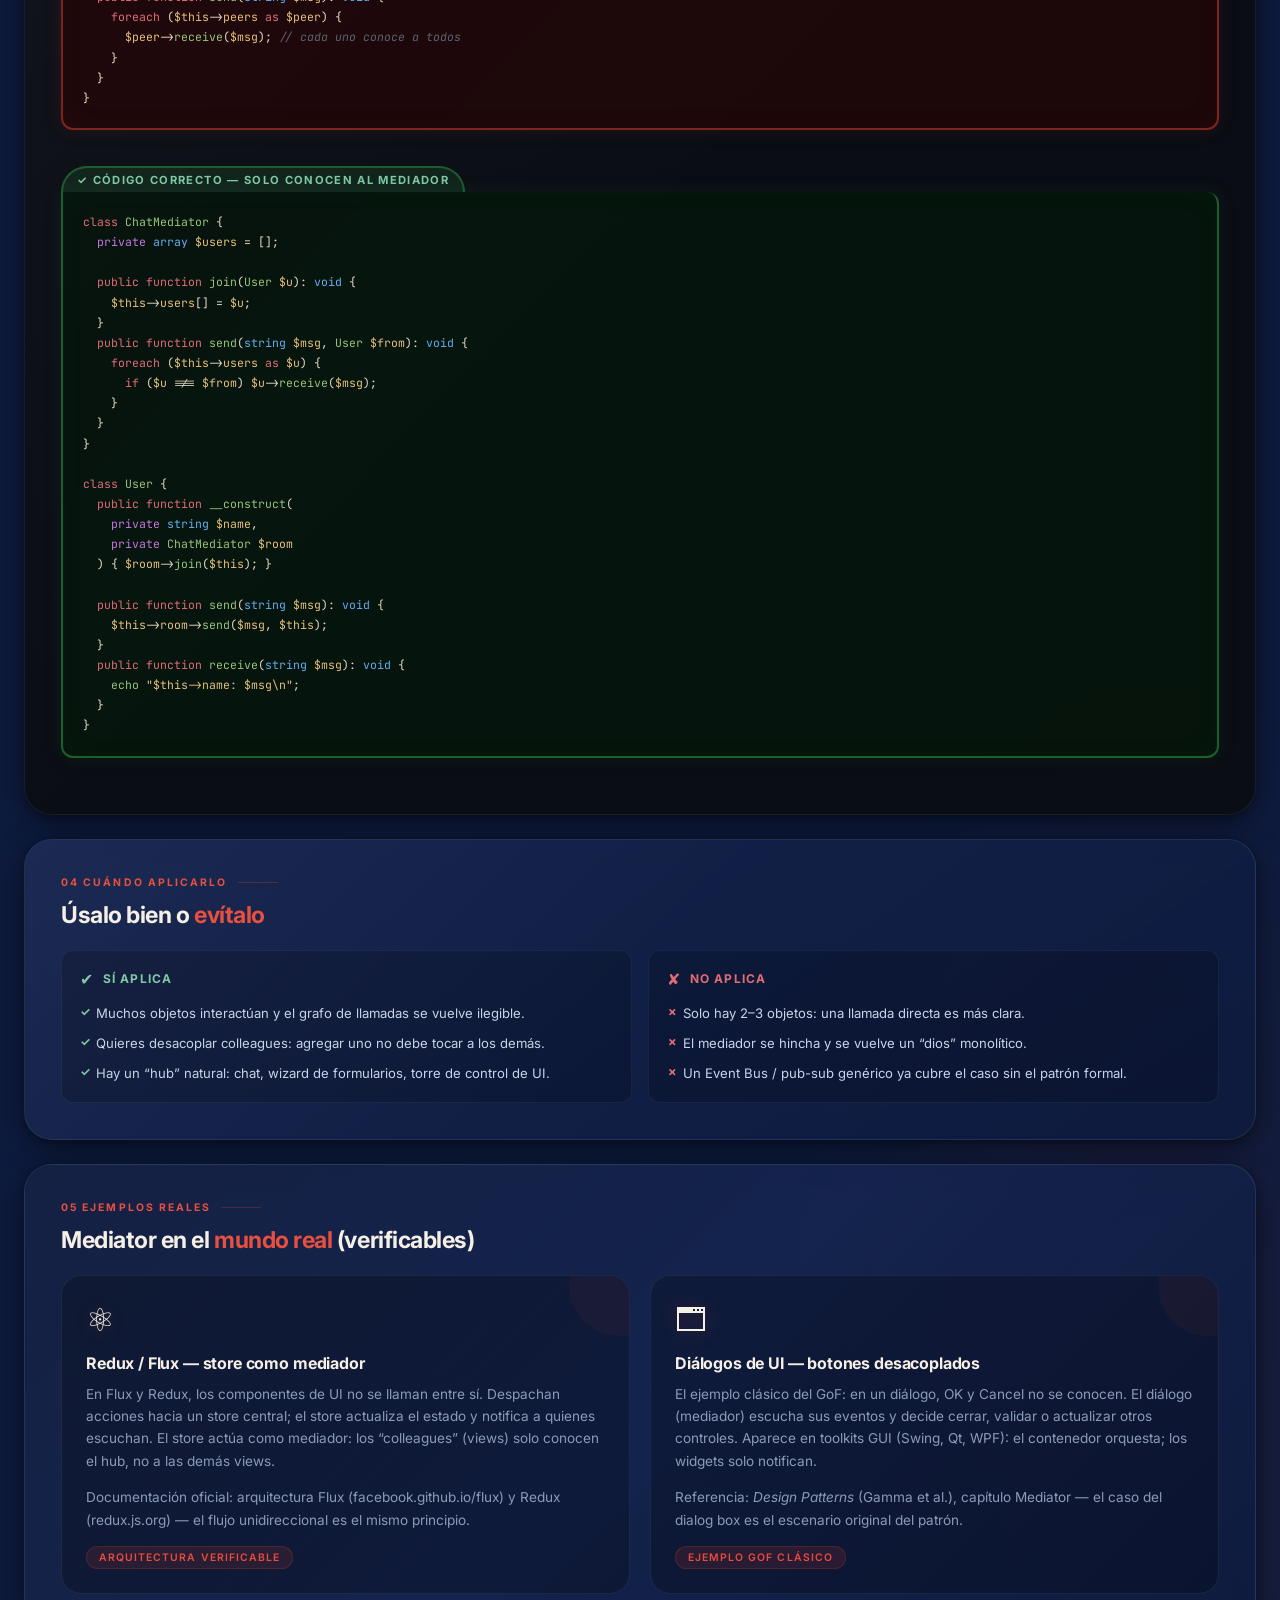
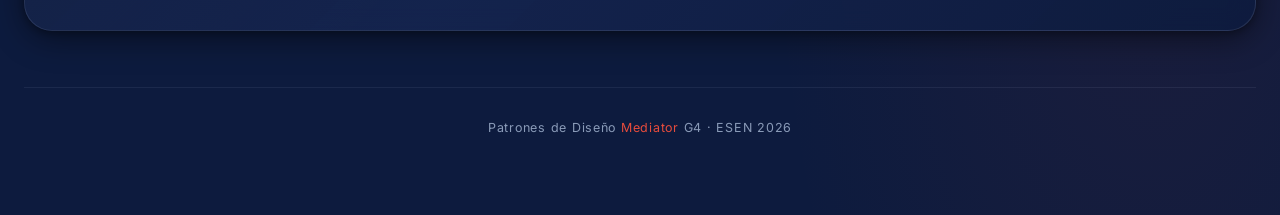
==== commit d65c21da: "Se añaden los links de los videos de memento y mediator" ====
--- a/pages/mediator.html
+++ b/pages/mediator.html
@@ -27,7 +27,7 @@
     <div class="video-banner-label">Video</div>
     <p>
       Explicación del patrón Mediator siguiendo la misma plantilla de esta página.
-      <a class="video-link is-pending" href="#" id="mediator-video-link">Video pendiente — reemplazar con YouTube unlisted u OneDrive</a>
+      <a class="video-link is-pending" href="https://youtu.be/735qtNpqajs" id="mediator-video-link">Ver video de mediator</a>
     </p>
   </aside>
 
